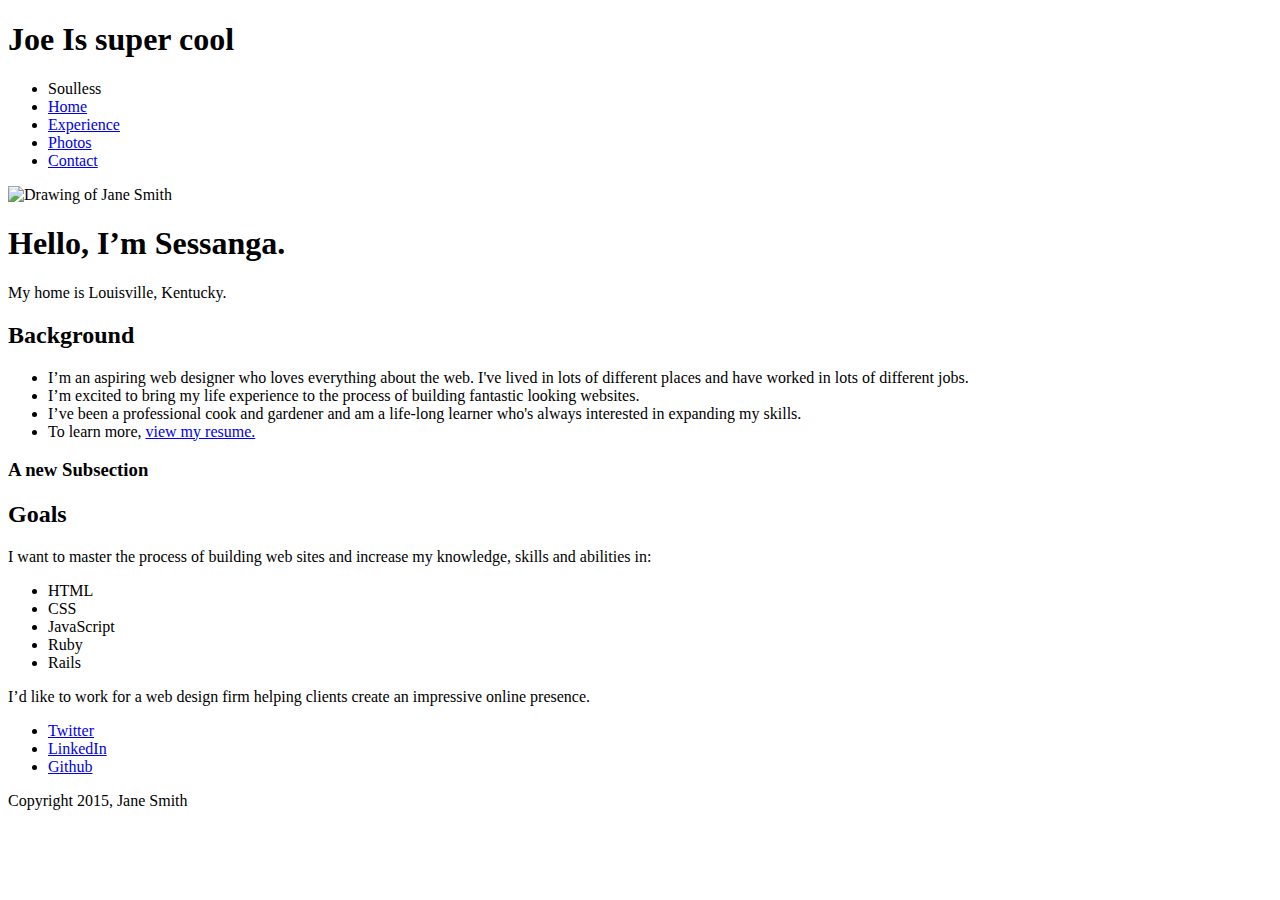
==== index.html @ eb6fa8fa "Merge pull request #1 from Jasess04/test" ====
<!doctype html>
<html lang="en">
<head>
  <meta charset="utf-8">
  <title>Joshua's Profile</title>
  <meta name="viewport" content="width=device-width, initial-scale=1.0">
  <link rel="stylesheet" href="styles.css">
  <link href="https://fonts.googleapis.com/css?family=Muli%7CRoboto:400,300,500,700,900" rel="stylesheet"></head>
  <body>
    <h1>Joe Is super cool</h1>
    <div class="main-nav">
        <ul class="nav">
          <li class="name">Soulless</li>
          <li><a href="#">Home</a></li>
          <li><a href="resume.html">Experience</a></li>
          <li><a href="#">Photos</a></li>
          <li><a href="#">Contact</a></li>
        </ul>
    </div>

    <header>
      <img src="https://placeimg.com/400/400/people" alt="Drawing of Jane Smith" class="profile-image">
      <h1 class="tag name">Hello, I’m Sessanga.</h1>
      <p class="tag location">My home is Louisville, Kentucky.</p>
    </header>

    <main class="flex">
      <div class="card">
        <h2 class="card-title"> Background </h2>
        <ul>
        <li>I’m an aspiring web designer who loves everything about the web. I've lived in lots of different places and have worked in lots of different jobs.
        <li>I’m excited to bring my life experience to the process of building fantastic looking websites.</li>
        <li>I’ve been a professional cook and gardener and am a life-long learner who's always interested in expanding my skills.</li>
        <li>To learn more, <a href= "resume.html"> view my resume.</a> </li>
        </ul>
        <h3> A new Subsection </h3>
        </div> 

      <div class="card">
        <h2 class="card-title">Goals</h2>
        <p>I want to master the process of building web sites and increase my knowledge, skills and abilities in:</p>
        <ul class="skills">
          <li>HTML</li>
          <li>CSS</li>
          <li>JavaScript</li>
          <li>Ruby</li>
          <li>Rails</li>
        </ul>
        <p>I’d like to work for a web design firm helping clients create an impressive online presence.</p>
      </div> 

    </main>
    <footer>
      <ul>
        <li><a href="http://twitter.com/treehouse" target="_blank" class="social twitter">Twitter</a></li>
        <li><a href="#" class="social linkedin">LinkedIn</a></li>
        <li><a href="#" class="social github">Github</a></li>
      </ul>
      <p class="copyright">Copyright 2015, Jane Smith</p>
    </footer>
  </body>
  </html>
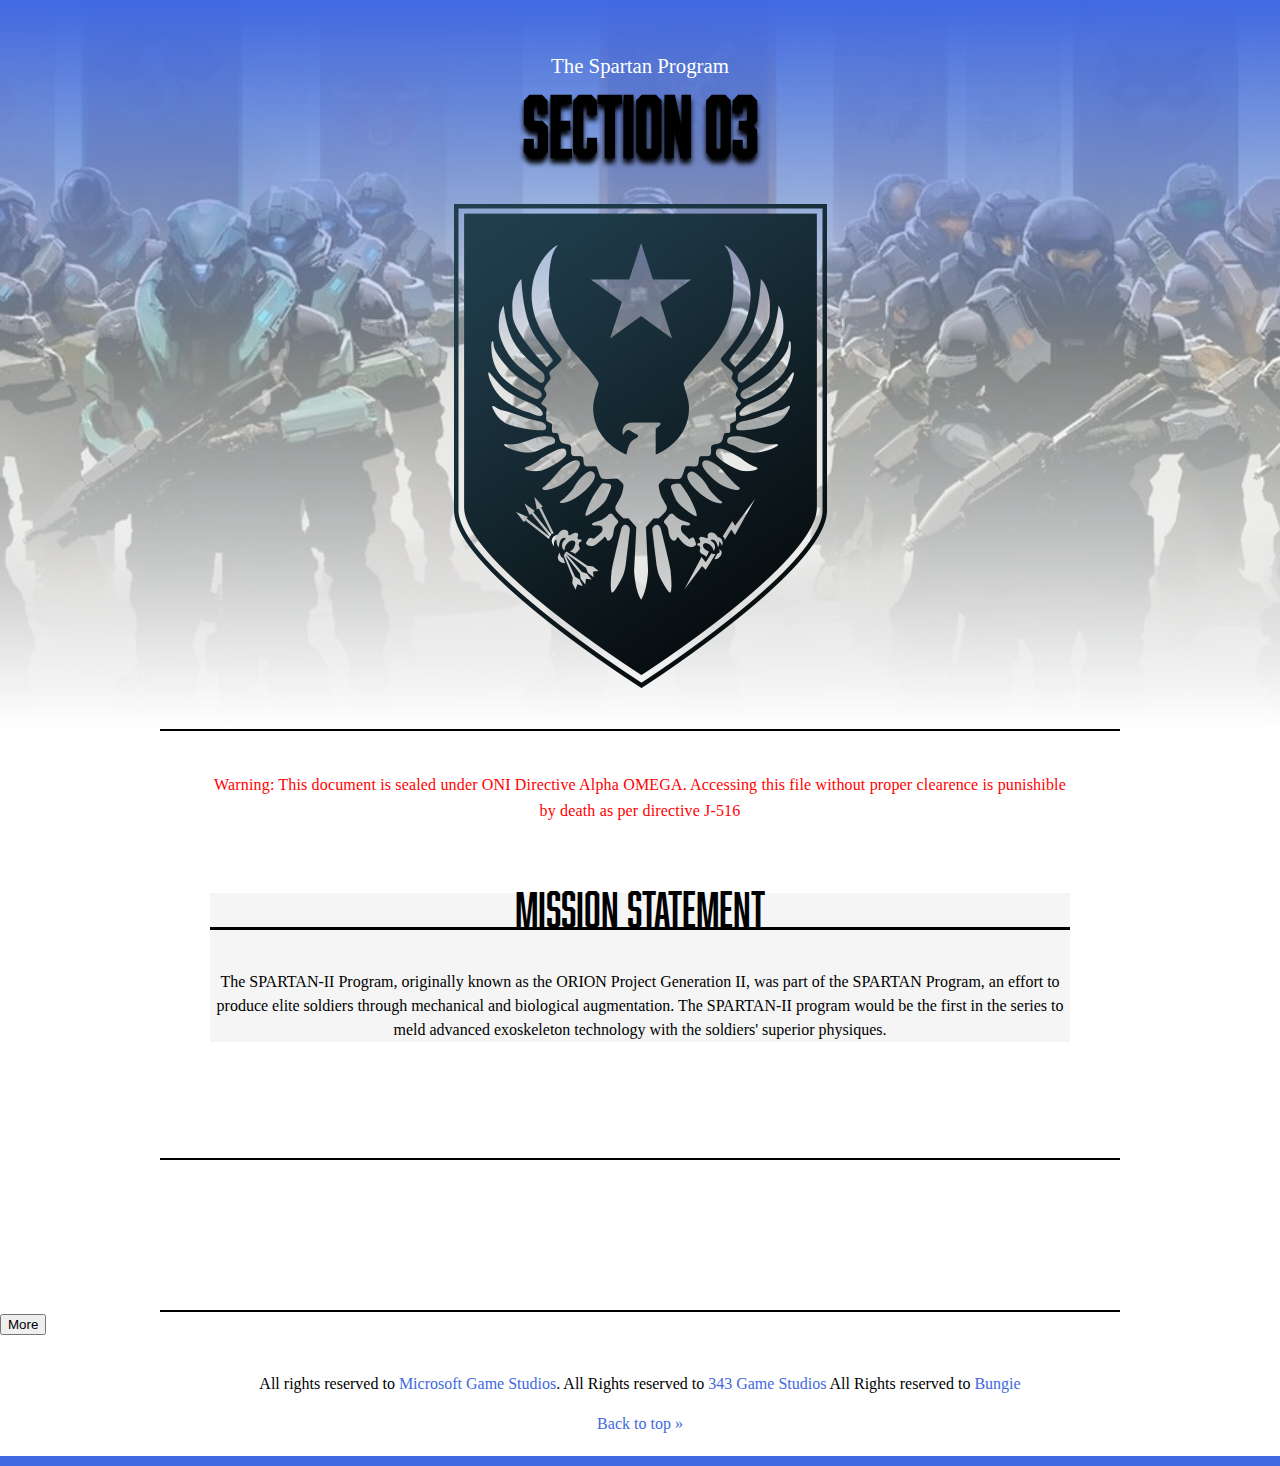
==== commit 07313a29: "JS updates" ====
--- a/index.html
+++ b/index.html
@@ -1,62 +1,104 @@
-<!doctype html>
-<html lang="en">
+<!DOCTYPE html>
+<html>
+
 <head>
-  <meta charset="utf-8">
-  <title>Joshua's Profile</title>
-  <meta name="viewport" content="width=device-width, initial-scale=1.0">
-  <link rel="stylesheet" href="styles.css">
-  <link href="https://fonts.googleapis.com/css?family=Muli%7CRoboto:400,300,500,700,900" rel="stylesheet"></head>
-  <body>
-    <h1>Joe Is super cool</h1>
-    <div class="main-nav">
-        <ul class="nav">
-          <li class="name">Soulless</li>
-          <li><a href="#">Home</a></li>
-          <li><a href="resume.html">Experience</a></li>
-          <li><a href="#">Photos</a></li>
-          <li><a href="#">Contact</a></li>
-        </ul>
+  <title>Spartan Program</title>
+  <!-- This links the CSS to the HTML -->
+  <link rel="stylesheet" href="css/style.css">
+  <meta name="viewport" content="width=device-width">
+</head>
+
+<body>
+  <script> src = "SpartanVariants.js"</script>
+  <header id="top" class="main-header">
+    <span class="title">The Spartan Program</span>
+    <h1>SECTION 03</h1>
+    <img class="Logo" src="img/Spartan logo.png" alt="Down Logo">
+  </header>
+
+  <div class="primary-content t-border">
+    <p class="intro">
+      Warning: This document is sealed under ONI Directive Alpha OMEGA.
+      Accessing this file without proper clearence is punishible by
+      death as per directive J-516
+    </p>
+    <div class="Mission Statement container-area">
+      <h2>Mission Statement</h2>
+      <p>
+        The SPARTAN-II Program, originally known as the ORION Project
+        Generation II, was part of the SPARTAN Program, an effort to produce
+        elite soldiers through mechanical and biological augmentation.
+        The SPARTAN-II program would be the first in the series to meld
+        advanced exoskeleton technology with the soldiers' superior physiques.
+      </p>
+    </div>
+  </div>
+
+  <!-- End .primary-content -->
+
+
+
+  <!--bottom right picture -->
+  <div class="secondary-content t-border group">
+    <div class="Spartan Variants hidden container-area" id="Variants">
+      <h4>Spartan Variants</h4>
+      <p>
+        There are four variants of Spartans. Each variant was seen as an upgrade to previous iterations.
+        For instance the <a href="#ORIONS">Orion's</a> are considered the SPARTAN I class but they
+        lacked both the advanced MJONIR armor and the physical and mental augmentations that became
+        standard for later Spartan variants. Save for the controversial <a href="#SPARTAN III">Spartan III's </a>
+        variant which saw the deployment of the youngest soldiers in UNSC history. <a href="#Spartan II">Spartan
+          II's</a>
+        are regarded as the most effective class of Spartan. The legendary Master Chief; John 117 is among the first
+        class of the Spartan II's. Lastly are the <a href="#Spartan IV">Spartan IV's</a>. Less effective than II's
+        but they are greater in number and armed with the most advanced MJONIR armor.
+      </p>
+    </div>
+    <div class="Training hidden container-area" id="Training">
+      <img src="img/Training.jpg" alt="Training">
+      <h3>Spartan Training</h3>
+      <p>
+        Orion and Spartan IV classes were made up of volunteers from UNSC Special Forces.
+        The SPARTAN-II candidates, after being abducted and sedated, were taken
+        to the colony world Reach, and began their training under Chief Petty
+        Officer Mendez. The SPARTANs endured a great deal of hardship during
+        their first years of training: they were placed into situations and
+        drills that pushed their abilities to their very limit and beyond.
+        Their hard training was complemented with high-level education, which
+        included mathematics, science, physics, reading, writing, and military
+        tactics
+      </p>
     </div>
 
-    <header>
-      <img src="https://placeimg.com/400/400/people" alt="Drawing of Jane Smith" class="profile-image">
-      <h1 class="tag name">Hello, I’m Sessanga.</h1>
-      <p class="tag location">My home is Louisville, Kentucky.</p>
-    </header>
 
-    <main class="flex">
-      <div class="card">
-        <h2 class="card-title"> Background </h2>
-        <ul>
-        <li>I’m an aspiring web designer who loves everything about the web. I've lived in lots of different places and have worked in lots of different jobs.
-        <li>I’m excited to bring my life experience to the process of building fantastic looking websites.</li>
-        <li>I’ve been a professional cook and gardener and am a life-long learner who's always interested in expanding my skills.</li>
-        <li>To learn more, <a href= "resume.html"> view my resume.</a> </li>
-        </ul>
-        <h3> A new Subsection </h3>
-        </div> 
+    <div class="commander hidden container-area" id="Commander">
+      <img src="img/Osman.jpg" alt="Osman">
+      <h3>Commander-in-Chief of the Office of Naval Intelligence (CINCONI)</h3>
+      <p>
+        The primary head of ONI is the Commander-in-Chief of the Office of Naval
+        Intelligence (CINCONI). Osman, a former SPARTAN-II herself, currently possesses
+        near-complete operational control over ONI and through it much of the UNSC.
+        Although ONI employs a number of security councils and numerous checks and balances
+        within the organization proper, the CINCONI maintains the greatest singular power
+        within ONI and, in many respects, the entirety of human governance.
+      </p>
+    </div>
+  </div>
 
-      <div class="card">
-        <h2 class="card-title">Goals</h2>
-        <p>I want to master the process of building web sites and increase my knowledge, skills and abilities in:</p>
-        <ul class="skills">
-          <li>HTML</li>
-          <li>CSS</li>
-          <li>JavaScript</li>
-          <li>Ruby</li>
-          <li>Rails</li>
-        </ul>
-        <p>I’d like to work for a web design firm helping clients create an impressive online presence.</p>
-      </div> 
+  <button onclick="reveal()" id=button>More </button>
+  </div><!-- End .secondary-content -->
 
-    </main>
-    <footer>
-      <ul>
-        <li><a href="http://twitter.com/treehouse" target="_blank" class="social twitter">Twitter</a></li>
-        <li><a href="#" class="social linkedin">LinkedIn</a></li>
-        <li><a href="#" class="social github">Github</a></li>
-      </ul>
-      <p class="copyright">Copyright 2015, Jane Smith</p>
-    </footer>
-  </body>
-  </html>
+  <footer class="main-footer  ">
+    <p>All rights reserved to <a id="Microsoft">  </a>.
+      All Rights reserved to <a id="343"></a>
+      All Rights reserved to <a id="Bungie"></a>
+    </p>
+    <a href="#top">Back to top &raquo;</a>
+  </footer>
+  
+  <script src="js/index.js"></script>
+</body>
+
+</html>
+
+<!-- <a class="callout" href="#more">Classified Intelligence</a> -->--- a/css/style.css
+++ b/css/style.css
@@ -0,0 +1,282 @@
+/* Web Fonts -------------------- */
+
+@font-face {
+  font-family:'Abolition Regular' ;
+  src: url('../fonts/abolition-regular-webfont.eot');
+  src: url('../fonts/abolition-regular-webfont.eot?#iefix') format('embedded-opentype'),
+       url('../fonts/abolition-regular-webfont.woff') format('woff'),
+       url('../fonts/abolition-regular-webfont.ttf') format('truetype');
+
+ 
+}
+/* Base Styles -------------------- */
+* {
+  box-sizing: border-box;
+}
+
+body {
+  color: Black;
+  margin: 0;
+  font: 1em/1.5 "Helvetica Neue, Helvetica, Arial, sans-serif";
+}
+
+.hidden{
+
+  display: none;
+}
+
+h1,h2 {
+ font-family: 'Abolition Regular', Helvetica, Arial, sans-serif ;
+}
+
+/*SECTION 03*/ /*spartan logo*/
+h1 {  
+  font-size: 4rem; 
+  line-height: .2; 
+  text-shadow: 0 5px 5px;
+  margin: 1px 0 0; 
+  color: black;
+ 
+}
+ /* Spartan Mission Statement */
+h2 {
+  font-size: 3em; 
+  font-weight: normal;
+  text-transform: uppercase;
+  line-height: .7;
+  margin: 1 0 .5em;
+  border-bottom:3px solid; 
+}
+
+/*Spartan Training title and Command title*/ 
+h3 {
+  font-size: 2em;
+  border-bottom: 2px solid;
+  color: black;
+  line-height: .7;
+  margin-bottom: 0 0 .5em; 
+   
+}
+/*Spartan Variants*/
+h4 {
+  font-size: 2em; 
+  font-weight: normal;
+  text-transform: uppercase;
+  line-height: .7;
+  margin: 2 0 .5em; /*adjusts mission variant text spacing  */
+  border-bottom:2px solid; 
+}
+
+img {
+  max-width: 100%;
+  margin-bottom: 10px;
+  border-radius: 10px;
+}
+
+ul,
+ol {
+  margin: 30px 0;
+}
+
+li {
+  margin-bottom: 10px;
+}
+
+/* Pseudo-classes ------------------ */
+
+
+/*Mission Statment*/
+a:link {
+  color: royalblue;
+  text-decoration: none;
+}
+
+a:visited {
+  color: Orange;
+}
+
+
+a:active {
+  color: RoyalBlue;
+}
+
+/* Main Styles --------------------- */
+
+/*The Spartan Program*/
+.main-header {
+  padding-top: 150px;
+  /* height: 850px; */
+
+  /*Background image*/
+  background: linear-gradient(#4169e1, transparent 50%),
+              linear-gradient(0deg, #fff, transparent),
+              #a9a9a9 url('../img/Spartans.jpg') no-repeat center;
+  background-size: cover;
+  color:white;
+}
+
+
+/*Spartan Logo position*/
+.title {
+  font-size: 3rem; 
+ 
+  
+}
+/*Classification warning*/
+.intro {
+  font-size: 2em 20px/16px;
+  line-height: 1.6;  
+  color: red;
+  letter-spacing: .01em;
+  font-weight:500;; 
+  padding-bottom: 30px;
+  /*text-shadow: 0 5px 5px rgba(0,0,0,.8);*/
+}
+ /* Spartan, Warning, Role, ONI description*/
+.primary-content,
+.main-header,
+.main-footer {
+  text-align: center;
+}
+
+.primary-content {
+	padding-top: 25px;
+  padding-bottom: 100px;
+}
+
+.secondary-content {
+	padding-top: 80px;
+	padding-bottom: 70px;
+  border-bottom: 2px solid black;
+}
+
+.main-footer {
+  padding-top: 60px;
+  padding-bottom: 60px;
+  border-bottom: 10px solid royalblue;
+}
+
+.t-border {
+  border-top: 2px solid black;
+}
+
+.container-area {
+  /* your styles here*/
+}
+
+.container-area:nth-child(2n) {
+  background-color: whitesmoke;
+}
+/* Layout Styles ------------------ */
+
+.primary-content, 
+.secondary-content {
+  width: 75%;
+  padding-left: 50px;
+  padding-right: 50px;
+  margin: auto;
+  max-width: 960px;
+}
+
+.Mission Statement {
+  color: black;
+  text-align: right;
+  padding: 20% 25%;
+  border-top: 20px solid black;
+  margin: 1000px 0 60px;
+  background:black 2 url('../img/Training.jpg') no-repeat center;
+  background-size: cover;
+
+}
+
+
+/* Floated Columns */
+
+.Spartan Variants {
+  text-align: center;
+}
+
+/* Float Clearfix */
+
+.group:after {
+  content: "";
+  display:table;
+  clear: both;
+}
+/*adjusts the content of the primary and secondary content areas */
+
+ /*Media Queries*/ 
+ 
+ /*changes the color of the screen when narrower than 960px*/
+ @media (max-width: 960px) {
+  body {
+   background: royalblue; 
+  }
+}
+
+@media (max-width: 1024px) {
+ .primary-content,
+ .secondary-content {
+   width: 90%;
+ }
+}
+
+  .Spartan logo.png {
+   padding:100% 12;
+   margin: 25px 0 20px;
+  }
+
+/* when content is narrower than*/
+@media (max-width:760px) { 
+ .primary-content,
+ .secondary-content {
+  width: 90%;
+ }
+}
+
+
+ @media print {
+  section {
+    min-height: auto;
+  }
+ }
+
+.main-header {
+  /* max-height: 380px; */
+  padding: 50px 25px 0;
+ }
+
+ .title {
+ font-size:1.3rem;
+ border:none; 
+ }
+
+h1 {
+  font-size: 5rem;
+  line-height: 1.1;
+}
+
+ .intro {
+  font-size:1rem;
+}
+
+
+
+.commander {
+  float:none;
+  width:100%;
+ }
+
+ .main-footer {
+   padding:20px 0;
+  }
+}
+
+
+
+ }
+}
+
+
+
+
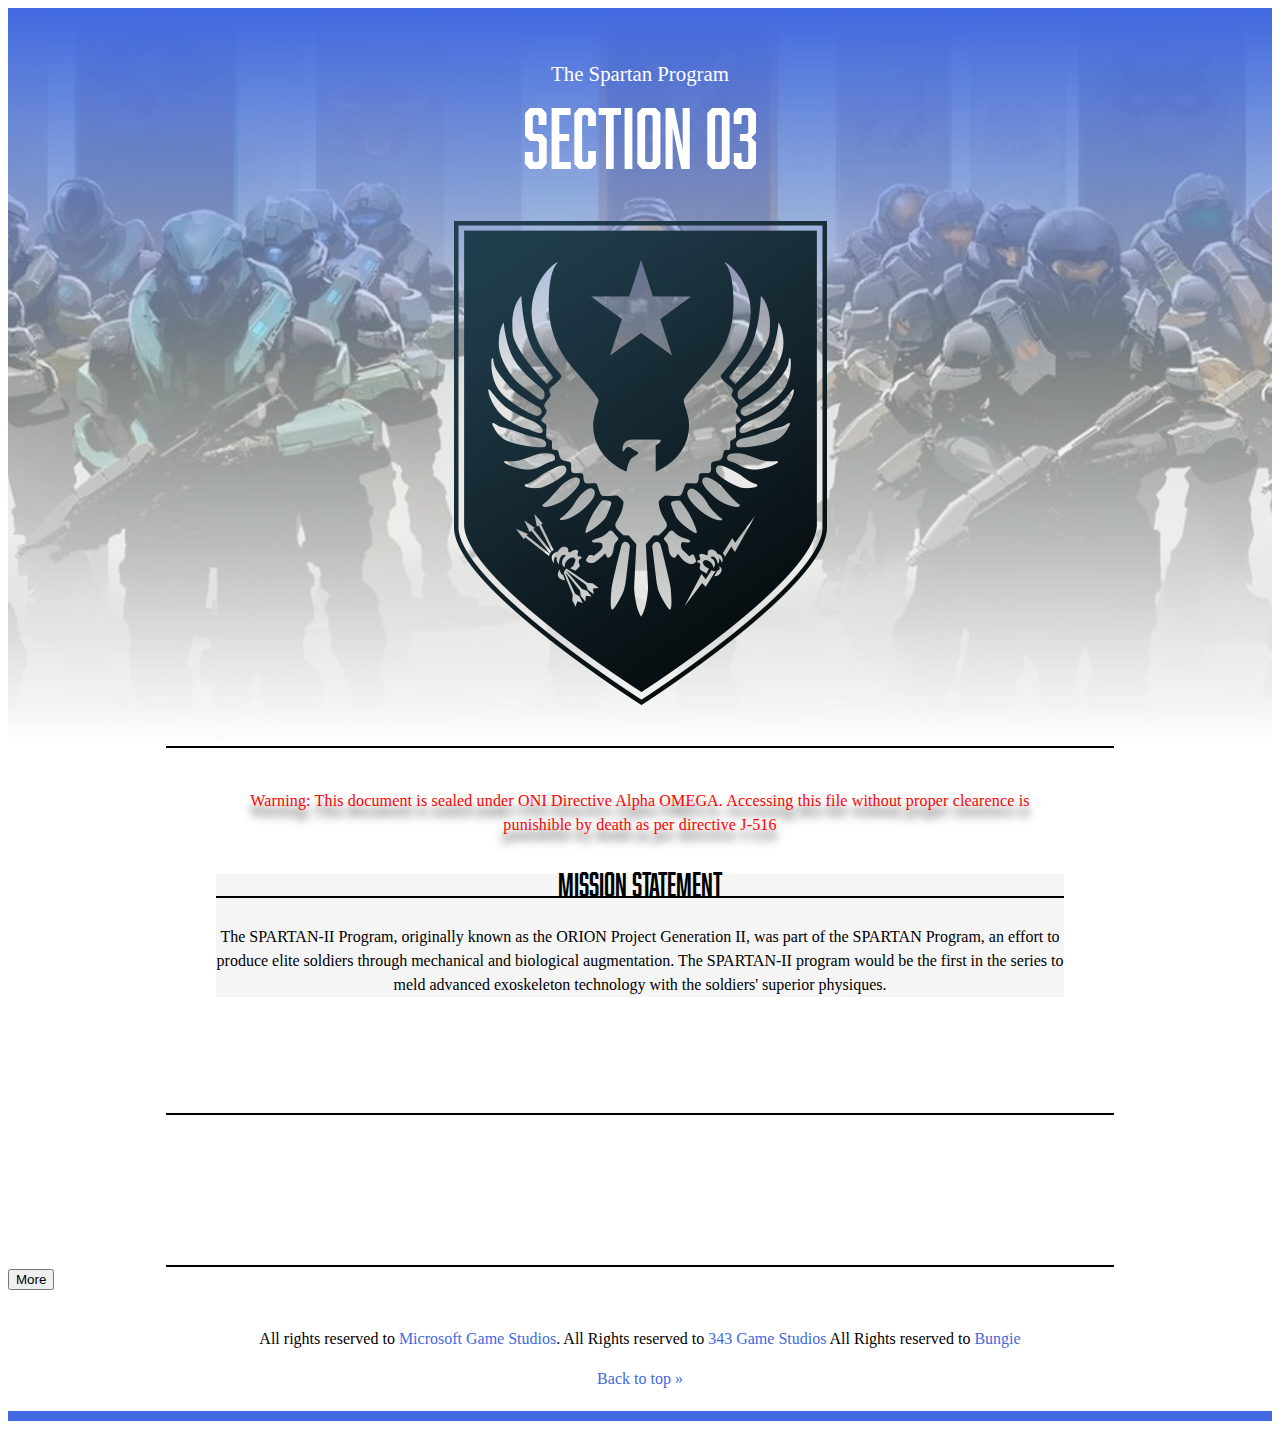
==== commit 7a700eca: "cleaning up" ====
--- a/index.html
+++ b/index.html
@@ -16,6 +16,7 @@
     <img class="Logo" src="img/Spartan logo.png" alt="Down Logo">
   </header>
 
+   <!-- Start .primary-content -->
   <div class="primary-content t-border">
     <p class="intro">
       Warning: This document is sealed under ONI Directive Alpha OMEGA.
@@ -38,10 +39,10 @@
 
 
 
-  <!--bottom right picture -->
+  <!--Start of Secondary Content-->
   <div class="secondary-content t-border group">
     <div class="Spartan Variants hidden container-area" id="Variants">
-      <h4>Spartan Variants</h4>
+      <h3>Spartan Variants</h3>
       <p>
         There are four variants of Spartans. Each variant was seen as an upgrade to previous iterations.
         For instance the <a href="#ORIONS">Orion's</a> are considered the SPARTAN I class but they
@@ -56,7 +57,7 @@
     </div>
     <div class="Training hidden container-area" id="Training">
       <img src="img/Training.jpg" alt="Training">
-      <h3>Spartan Training</h3>
+      <h4>Spartan Training</h4>
       <p>
         Orion and Spartan IV classes were made up of volunteers from UNSC Special Forces.
         The SPARTAN-II candidates, after being abducted and sedated, were taken
--- a/css/style.css
+++ b/css/style.css
@@ -14,17 +14,19 @@
   box-sizing: border-box;
 }
 
+/*Controls body color, font size and font*/
 body {
   color: Black;
-  margin: 0;
   font: 1em/1.5 "Helvetica Neue, Helvetica, Arial, sans-serif";
 }
 
+/* The JAVA SCRIPT function that hides text secions until MORE is clicked*/
 .hidden{
 
   display: none;
 }
-
+/*controls the font for H1 and H2, for some reason when i add H3 and 4
+it makes all of the fonts wonky*/
 h1,h2 {
  font-family: 'Abolition Regular', Helvetica, Arial, sans-serif ;
 }
@@ -32,40 +34,53 @@
 /*SECTION 03*/ /*spartan logo*/
 h1 {  
   font-size: 4rem; 
-  line-height: .2; 
-  text-shadow: 0 5px 5px;
-  margin: 1px 0 0; 
-  color: black;
- 
-}
+  margin: 5px; 
+  font-weight: normal;
+}
+
+/*Classification warning*/
+.intro {
+  font-size: 1em; 
+  color: red;
+  letter-spacing: .01em; 
+  padding-bottom: 10px;
+  text-shadow: 0 10px 10px rgba(0,0,0,.8); /*creates the opacity for the shadow*/
+}
+
  /* Spartan Mission Statement */
 h2 {
-  font-size: 3em; 
+  font-size: 2em; 
   font-weight: normal;
   text-transform: uppercase;
   line-height: .7;
   margin: 1 0 .5em;
-  border-bottom:3px solid; 
-}
-
-/*Spartan Training title and Command title*/ 
+  border-bottom:2px solid; 
+}
+ /* adding Javascript forced all of the titles to the right, 
+ i've had to use text-align:center to adjust them to center. */
+
+/*Spartan Variants*/
 h3 {
-  font-size: 2em;
-  border-bottom: 2px solid;
-  color: black;
-  line-height: .7;
-  margin-bottom: 0 0 .5em; 
-   
-}
-/*Spartan Variants*/
-h4 {
   font-size: 2em; 
   font-weight: normal;
   text-transform: uppercase;
   line-height: .7;
   margin: 2 0 .5em; /*adjusts mission variant text spacing  */
   border-bottom:2px solid; 
-}
+  text-align:center; 
+}
+
+/*Spartan Training title and Command title*/ 
+h4 {
+  font-size: 2em;
+  font-weight: normal;
+  border-bottom: 2px solid;
+  text-transform: uppercase;
+  line-height: .7;
+  margin-bottom: 0 0 .5em; 
+  text-align:center;   
+}
+
 
 img {
   max-width: 100%;
@@ -122,16 +137,7 @@
  
   
 }
-/*Classification warning*/
-.intro {
-  font-size: 2em 20px/16px;
-  line-height: 1.6;  
-  color: red;
-  letter-spacing: .01em;
-  font-weight:500;; 
-  padding-bottom: 30px;
-  /*text-shadow: 0 5px 5px rgba(0,0,0,.8);*/
-}
+
  /* Spartan, Warning, Role, ONI description*/
 .primary-content,
 .main-header,
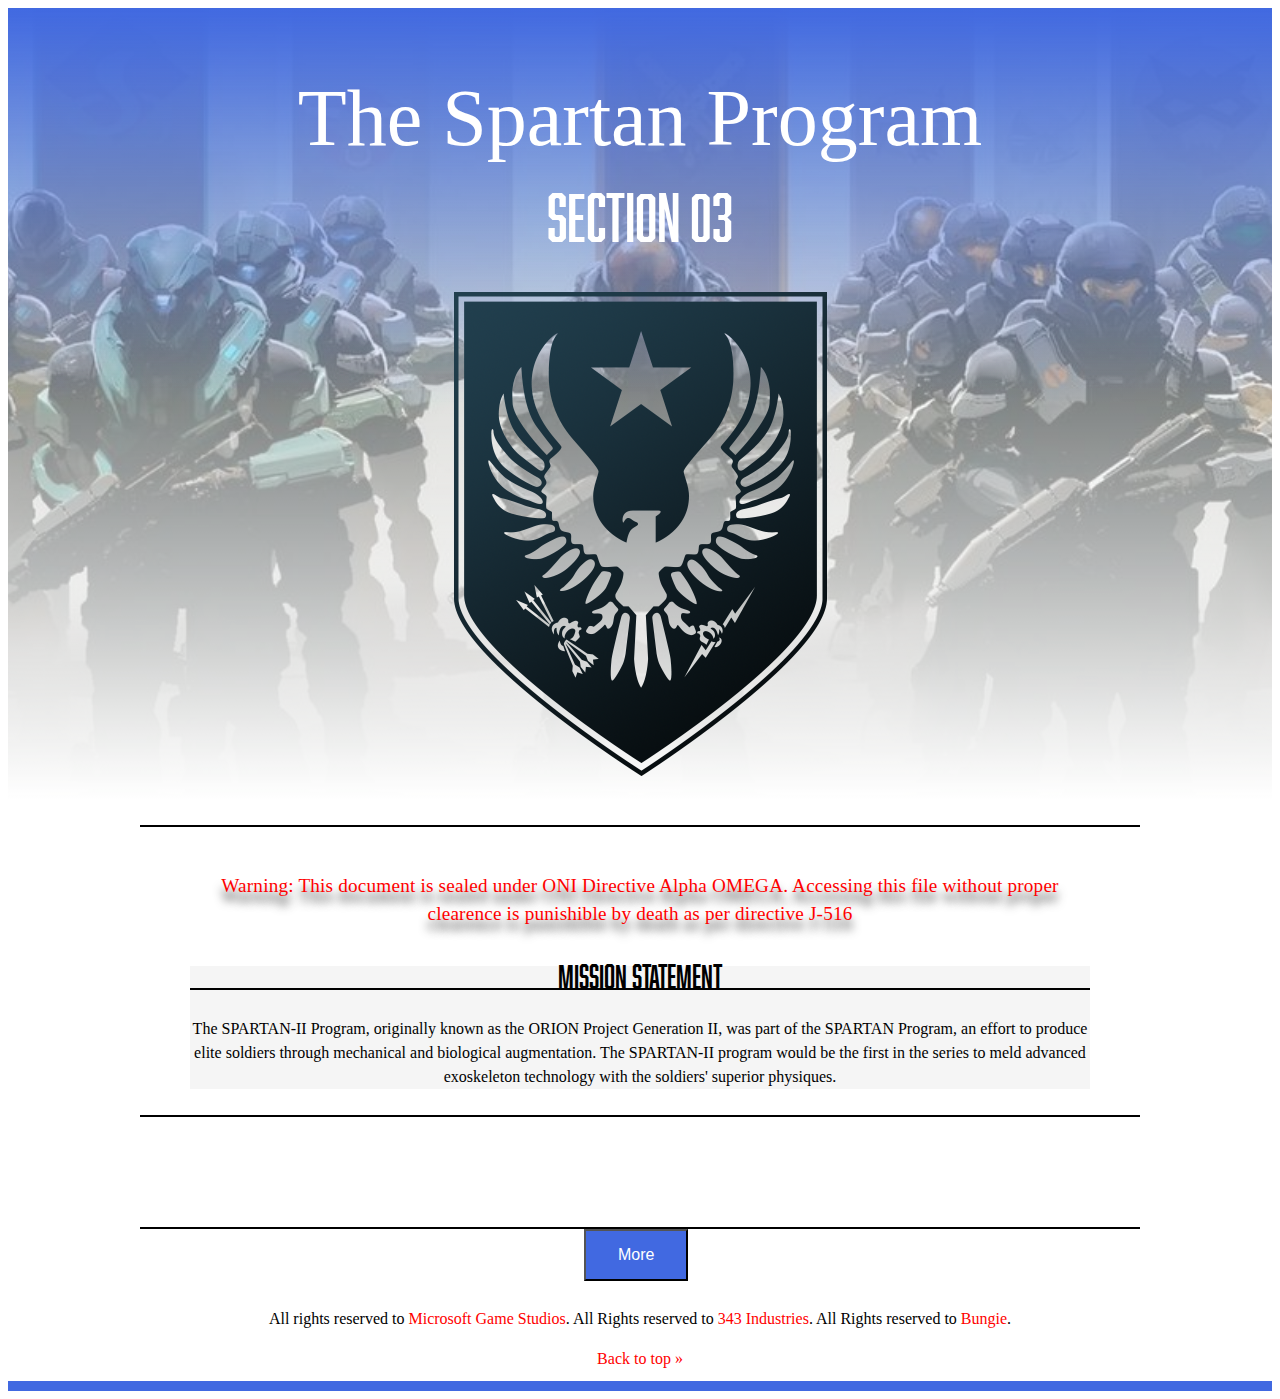
==== commit a4fc8e3c: "before i add mobile first" ====
--- a/index.html
+++ b/index.html
@@ -34,14 +34,12 @@
       </p>
     </div>
   </div>
-
   <!-- End .primary-content -->
-
-
-
+  
   <!--Start of Secondary Content-->
   <div class="secondary-content t-border group">
     <div class="Spartan Variants hidden container-area" id="Variants">
+      <img src="img/SpartanVariants.jpg" alt="Variants">
       <h3>Spartan Variants</h3>
       <p>
         There are four variants of Spartans. Each variant was seen as an upgrade to previous iterations.
@@ -55,6 +53,7 @@
         but they are greater in number and armed with the most advanced MJONIR armor.
       </p>
     </div>
+
     <div class="Training hidden container-area" id="Training">
       <img src="img/Training.jpg" alt="Training">
       <h4>Spartan Training</h4>
@@ -72,7 +71,7 @@
     </div>
 
 
-    <div class="commander hidden container-area" id="Commander">
+    <div class="Commander hidden container-area" id="Commander">
       <img src="img/Osman.jpg" alt="Osman">
       <h3>Commander-in-Chief of the Office of Naval Intelligence (CINCONI)</h3>
       <p>
@@ -86,14 +85,17 @@
     </div>
   </div>
 
-  <button onclick="reveal()" id=button>More </button>
+  <button class= "button" onclick="reveal()" id=button>More </button>
   </div><!-- End .secondary-content -->
 
+  <!-- a links utilized by Java script to create links to developer sites-->
   <footer class="main-footer  ">
     <p>All rights reserved to <a id="Microsoft">  </a>.
-      All Rights reserved to <a id="343"></a>
-      All Rights reserved to <a id="Bungie"></a>
+      All Rights reserved to <a id="343"></a>.
+      All Rights reserved to <a id="Bungie"></a>.
     </p>
+
+    <!-- sends the user back to the top of the page-->
     <a href="#top">Back to top &raquo;</a>
   </footer>
   
--- a/css/style.css
+++ b/css/style.css
@@ -31,11 +31,16 @@
  font-family: 'Abolition Regular', Helvetica, Arial, sans-serif ;
 }
 
-/*SECTION 03*/ /*spartan logo*/
+/* Spartan Program, SECTION 03, Spartan Logo*/
 h1 {  
-  font-size: 4rem; 
+  font-size: 6rem; 
   margin: 5px; 
   font-weight: normal;
+}
+
+/*Spartan Logo position*/
+.title {
+  font-size: 3rem;  
 }
 
 /*Classification warning*/
@@ -47,13 +52,18 @@
   text-shadow: 0 10px 10px rgba(0,0,0,.8); /*creates the opacity for the shadow*/
 }
 
+/*font size for warning text*/
+.intro {
+  font-size:1.2rem;
+}
+
  /* Spartan Mission Statement */
 h2 {
   font-size: 2em; 
   font-weight: normal;
   text-transform: uppercase;
   line-height: .7;
-  margin: 1 0 .5em;
+  margin: 2 0 .5em;
   border-bottom:2px solid; 
 }
  /* adding Javascript forced all of the titles to the right, 
@@ -81,38 +91,31 @@
   text-align:center;   
 }
 
-
+/*controls the training and Commander Images. Can't seem to get the CMD
+Osman image center*/
 img {
   max-width: 100%;
-  margin-bottom: 10px;
-  border-radius: 10px;
-}
-
-ul,
-ol {
-  margin: 30px 0;
-}
-
-li {
-  margin-bottom: 10px;
-}
-
-/* Pseudo-classes ------------------ */
-
-
-/*Mission Statment*/
+  margin-bottom: 25px;
+  margin-left: auto;
+  display: block;
+  margin-right: auto;
+}
+
+/*Determines the colors of all clickable
+/*Controls the footer links color*/
 a:link {
-  color: royalblue;
-  text-decoration: none;
-}
-
+  color: Red;
+  text-decoration: none; /* removes bottom-borders
+  from links and makes them just plain floaty text*/
+}
 a:visited {
   color: Orange;
-}
-
+  /*determines the color of the spartan variant inactive links*/
+}
 
 a:active {
   color: RoyalBlue;
+  /*changes the link from Orange to blue when clicked*/
 }
 
 /* Main Styles --------------------- */
@@ -130,15 +133,7 @@
   color:white;
 }
 
-
-/*Spartan Logo position*/
-.title {
-  font-size: 3rem; 
- 
-  
-}
-
- /* Spartan, Warning, Role, ONI description*/
+ /* Spartan, Warning, Mission Statement, ONI description*/
 .primary-content,
 .main-header,
 .main-footer {
@@ -147,11 +142,11 @@
 
 .primary-content {
 	padding-top: 25px;
-  padding-bottom: 100px;
+  padding-bottom: 10px;
 }
 
 .secondary-content {
-	padding-top: 80px;
+	padding-top: 40px;
 	padding-bottom: 70px;
   border-bottom: 2px solid black;
 }
@@ -161,20 +156,17 @@
   padding-bottom: 60px;
   border-bottom: 10px solid royalblue;
 }
-
+/*controls the borders around warning and mission statement*/
 .t-border {
   border-top: 2px solid black;
 }
 
-.container-area {
-  /* your styles here*/
-}
-
 .container-area:nth-child(2n) {
   background-color: whitesmoke;
 }
 /* Layout Styles ------------------ */
 
+/*Keeping all of the content on the page nice and tidy*/
 .primary-content, 
 .secondary-content {
   width: 75%;
@@ -184,105 +176,70 @@
   max-width: 960px;
 }
 
-.Mission Statement {
-  color: black;
-  text-align: right;
-  padding: 20% 25%;
-  border-top: 20px solid black;
-  margin: 1000px 0 60px;
-  background:black 2 url('../img/Training.jpg') no-repeat center;
-  background-size: cover;
-
-}
-
-
-/* Floated Columns */
-
-.Spartan Variants {
-  text-align: center;
-}
-
-/* Float Clearfix */
-
-.group:after {
-  content: "";
-  display:table;
-  clear: both;
-}
-/*adjusts the content of the primary and secondary content areas */
-
  /*Media Queries*/ 
  
- /*changes the color of the screen when narrower than 960px*/
- @media (max-width: 960px) {
-  body {
-   background: royalblue; 
-  }
-}
-
-@media (max-width: 1024px) {
- .primary-content,
- .secondary-content {
+ /*changes the color of the screen when narrower than 960px
+ using it for a check on query function*/
+ @media (min-width: 960px) {
+
+  .primary-content,
+  .secondary-content {
    width: 90%;
- }
-}
-
-  .Spartan logo.png {
-   padding:100% 12;
-   margin: 25px 0 20px;
-  }
-
+   max-width: 1000px;
+   margin: 0 auto;
+  } 
+ }
 /* when content is narrower than*/
-@media (max-width:760px) { 
+@media (min-width:769px) { 
  .primary-content,
  .secondary-content {
   width: 90%;
  }
 }
-
-
+ /*when printing the page formats to a good printable
+ style*/
  @media print {
   section {
     min-height: auto;
   }
  }
 
+ /*Pads the top of the spartan program text*/
 .main-header {
-  /* max-height: 380px; */
   padding: 50px 25px 0;
  }
 
+ /*Spartan program font*/
  .title {
- font-size:1.3rem;
+ font-size:5rem;
  border:none; 
  }
 
+ /*Section 03 font*/
 h1 {
-  font-size: 5rem;
+  font-size: 4rem;
   line-height: 1.1;
 }
 
- .intro {
-  font-size:1rem;
-}
-
-
-
-.commander {
-  float:none;
-  width:100%;
- }
-
  .main-footer {
-   padding:20px 0;
-  }
-}
-
-
-
- }
-}
-
-
-
-
+   padding:10px 0;
+ }
+
+
+ .button {
+  background-color: royalblue; /* blue */
+  color: white;
+  padding: 15px 32px;
+  text-align: center;
+  text-decoration: none;
+  font-size: 16px;
+  margin-left: 45vw
+}
+  
+
+
+
+
+
+
+
